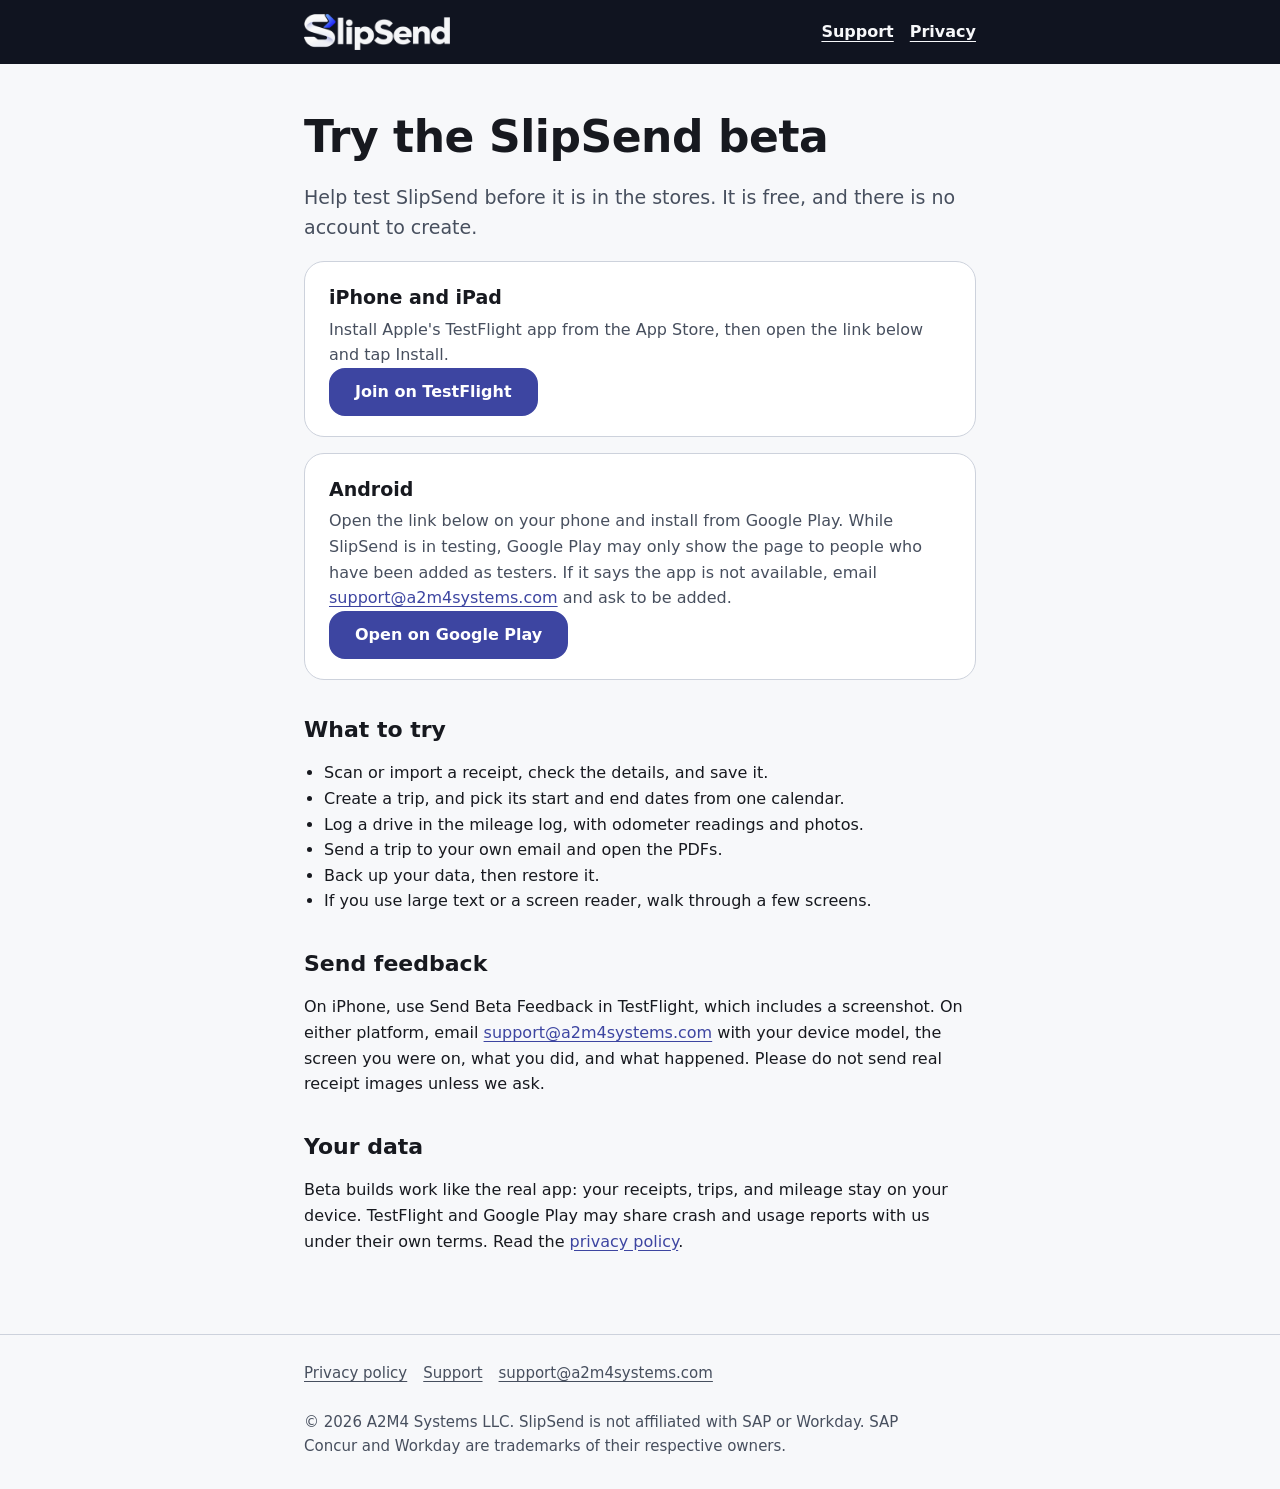
==== beta/index.html @ 32f51bb3 "Beta page with TestFlight and Google Play links; Join the beta button on the home page Co-Authored-B" ====
<!doctype html>
<html lang="en">
<head>
<meta charset="utf-8">
<meta name="viewport" content="width=device-width, initial-scale=1">
<title>Try the SlipSend beta</title>
<meta name="description" content="Test SlipSend before it is public. Join the iPhone beta on TestFlight or the Android beta on Google Play.">
<meta name="robots" content="noindex">
<meta name="color-scheme" content="light dark">
<meta name="theme-color" content="#101420">
<link rel="canonical" href="https://slipsend.app/beta">
<link rel="icon" href="/assets/favicon.ico" sizes="48x48">
<link rel="icon" href="/assets/icon-32.png" type="image/png" sizes="32x32">
<link rel="apple-touch-icon" href="/assets/icon-180.png">
<meta property="og:type" content="website">
<meta property="og:site_name" content="SlipSend">
<meta property="og:title" content="Try the SlipSend beta">
<meta property="og:description" content="Test SlipSend before it is public. Join the iPhone beta on TestFlight or the Android beta on Google Play.">
<meta property="og:url" content="https://slipsend.app/beta">
<meta property="og:image" content="https://slipsend.app/assets/og-image.jpg">
<meta property="og:image:width" content="1200">
<meta property="og:image:height" content="630">
<meta property="og:image:alt" content="SlipSend: Capture it. Send it. Done.">
<meta name="twitter:card" content="summary_large_image">
<link rel="stylesheet" href="/styles.css">
</head>
<body>
<a class="skip" href="#main">Skip to content</a>
<header class="site"><div class="wrap">
<a class="brand" href="/" aria-label="SlipSend, home"><img src="/assets/wordmark-on-dark.png" width="356" height="88" alt="SlipSend"></a>
<nav aria-label="Main"><ul>
<li><a href="/support">Support</a></li>
<li><a href="/privacy">Privacy</a></li>
</ul></nav>
</div></header>
<main id="main" class="wrap">
<h1>Try the SlipSend beta</h1>
<p class="lede">Help test SlipSend before it is in the stores. It is free, and there is no account to create.</p>
<div class="card"><h3>iPhone and iPad</h3>
<p>Install Apple's TestFlight app from the App Store, then open the link below and tap Install.</p>
<p><a class="btn" href="https://testflight.apple.com/join/5mpk875e">Join on TestFlight</a></p></div>
<div class="card"><h3>Android</h3>
<p>Open the link below on your phone and install from Google Play. While SlipSend is in testing, Google Play may only show the page to people who have been added as testers. If it says the app is not available, email <a href="mailto:support@a2m4systems.com">support@a2m4systems.com</a> and ask to be added.</p>
<p><a class="btn" href="https://play.google.com/store/apps/details?id=app.slipsend">Open on Google Play</a></p></div>
<h2>What to try</h2>
<ul class="plain">
<li>Scan or import a receipt, check the details, and save it.</li>
<li>Create a trip, and pick its start and end dates from one calendar.</li>
<li>Log a drive in the mileage log, with odometer readings and photos.</li>
<li>Send a trip to your own email and open the PDFs.</li>
<li>Back up your data, then restore it.</li>
<li>If you use large text or a screen reader, walk through a few screens.</li>
</ul>
<h2>Send feedback</h2>
<p>On iPhone, use Send Beta Feedback in TestFlight, which includes a screenshot. On either platform, email <a href="mailto:support@a2m4systems.com">support@a2m4systems.com</a> with your device model, the screen you were on, what you did, and what happened. Please do not send real receipt images unless we ask.</p>
<h2>Your data</h2>
<p>Beta builds work like the real app: your receipts, trips, and mileage stay on your device. TestFlight and Google Play may share crash and usage reports with us under their own terms. Read the <a href="/privacy">privacy policy</a>.</p>
</main>
<footer><div class="wrap">
<ul><li><a href="/privacy">Privacy policy</a></li><li><a href="/support">Support</a></li><li><a href="mailto:support@a2m4systems.com">support@a2m4systems.com</a></li></ul>
<p>&copy; 2026 A2M4 Systems LLC. SlipSend is not affiliated with SAP or Workday. SAP Concur and Workday are trademarks of their respective owners.</p>
</div></footer>
</body>
</html>
---- styles.css ----
:root {
  --bg: #f7f8fa;
  --surface: #ffffff;
  --surface-2: #eff1f5;
  --text: #17191f;
  --text-secondary: #474f5e;
  --accent: #3d45a1;
  --accent-bg: #ecefff;
  --on-accent: #ffffff;
  --border: #cdd2dc;
  --control-border: #80899d;
  --focus: #3d45a1;
  --band: #101420;
  --band-text: #f7f8fa;
}
@media (prefers-color-scheme: dark) {
  :root {
    --bg: #101217;
    --surface: #1b1e25;
    --surface-2: #252933;
    --text: #f7f8fa;
    --text-secondary: #b6becc;
    --accent: #b1b9ff;
    --accent-bg: #292e47;
    --on-accent: #101217;
    --border: #454b59;
    --control-border: #6f778a;
    --focus: #b1b9ff;
  }
}
@media (prefers-contrast: more) {
  :root { --text-secondary: var(--text); --border: var(--text); --control-border: var(--text); --surface: var(--bg); --surface-2: var(--bg); }
}
* { box-sizing: border-box; }
html { font-size: 100%; -webkit-text-size-adjust: 100%; }
body {
  margin: 0;
  background: var(--bg);
  color: var(--text);
  font: 1rem/1.6 system-ui, -apple-system, "Segoe UI", Roboto, sans-serif;
}
.wrap { max-width: 44rem; margin: 0 auto; padding: 1rem; }
header.site { background: var(--band); }
header.site .wrap { display: flex; flex-wrap: wrap; align-items: center; justify-content: space-between; gap: .25rem 1.5rem; padding-top: .5rem; padding-bottom: .5rem; }
.brand { display: inline-flex; align-items: center; min-height: 3rem; }
.brand img { height: 2.25rem; width: auto; display: block; }
nav ul { list-style: none; display: flex; gap: .25rem 1rem; margin: 0; padding: 0; flex-wrap: wrap; }
nav a { display: inline-flex; align-items: center; min-height: 3rem; color: var(--band-text); text-underline-offset: .25em; font-weight: 600; }
a { color: var(--accent); text-underline-offset: .2em; }
a:focus-visible, .btn:focus-visible, summary:focus-visible { outline: 3px solid var(--focus); outline-offset: 3px; }
header.site a:focus-visible { outline-color: #b1b9ff; }
h1 { font-size: clamp(1.9rem, 5.5vw, 2.75rem); line-height: 1.15; margin: 2rem 0 1rem; letter-spacing: -0.01em; }
h2 { font-size: 1.375rem; line-height: 1.3; margin: 2.25rem 0 .5rem; }
p, li { max-width: 65ch; }
.lede { font-size: 1.1875rem; color: var(--text-secondary); }
.hero { display: block; width: 100%; height: auto; border-radius: 20px; margin: 1.5rem 0 0; }
.btn {
  display: inline-flex; align-items: center; justify-content: center; gap: .5rem;
  min-height: 3rem; padding: .5rem 1.5rem; border-radius: 16px; font-weight: 600; text-decoration: none;
  background: var(--accent); color: var(--on-accent); border: 2px solid var(--accent);
}
.btn:hover { filter: brightness(1.06); }
.card { background: var(--surface); border: 1px solid var(--border); border-radius: 20px; padding: 1.25rem 1.5rem; margin: 1rem 0; }
.card h3 { margin: 0 0 .25rem; font-size: 1.1875rem; }
.card p { margin: 0; color: var(--text-secondary); }
ul.plain { padding-left: 1.25rem; }
footer { border-top: 1px solid var(--border); margin-top: 3rem; color: var(--text-secondary); font-size: .9375rem; }
footer ul { list-style: none; display: flex; flex-wrap: wrap; gap: .25rem 1rem; padding: 0; margin: 0 0 .5rem; }
footer a { color: var(--text-secondary); display: inline-flex; align-items: center; min-height: 2.75rem; }
details { background: var(--surface); border: 1px solid var(--control-border); border-radius: 16px; padding: 0 1.25rem; margin: .75rem 0; }
summary { cursor: pointer; font-weight: 600; padding: .75rem 0; min-height: 3rem; }
.skip { position: absolute; left: -999px; top: 0; background: var(--accent); color: var(--on-accent); padding: .75rem 1rem; z-index: 10; }
.skip:focus { left: 0; }
@media (prefers-reduced-motion: no-preference) { html { scroll-behavior: smooth; } }
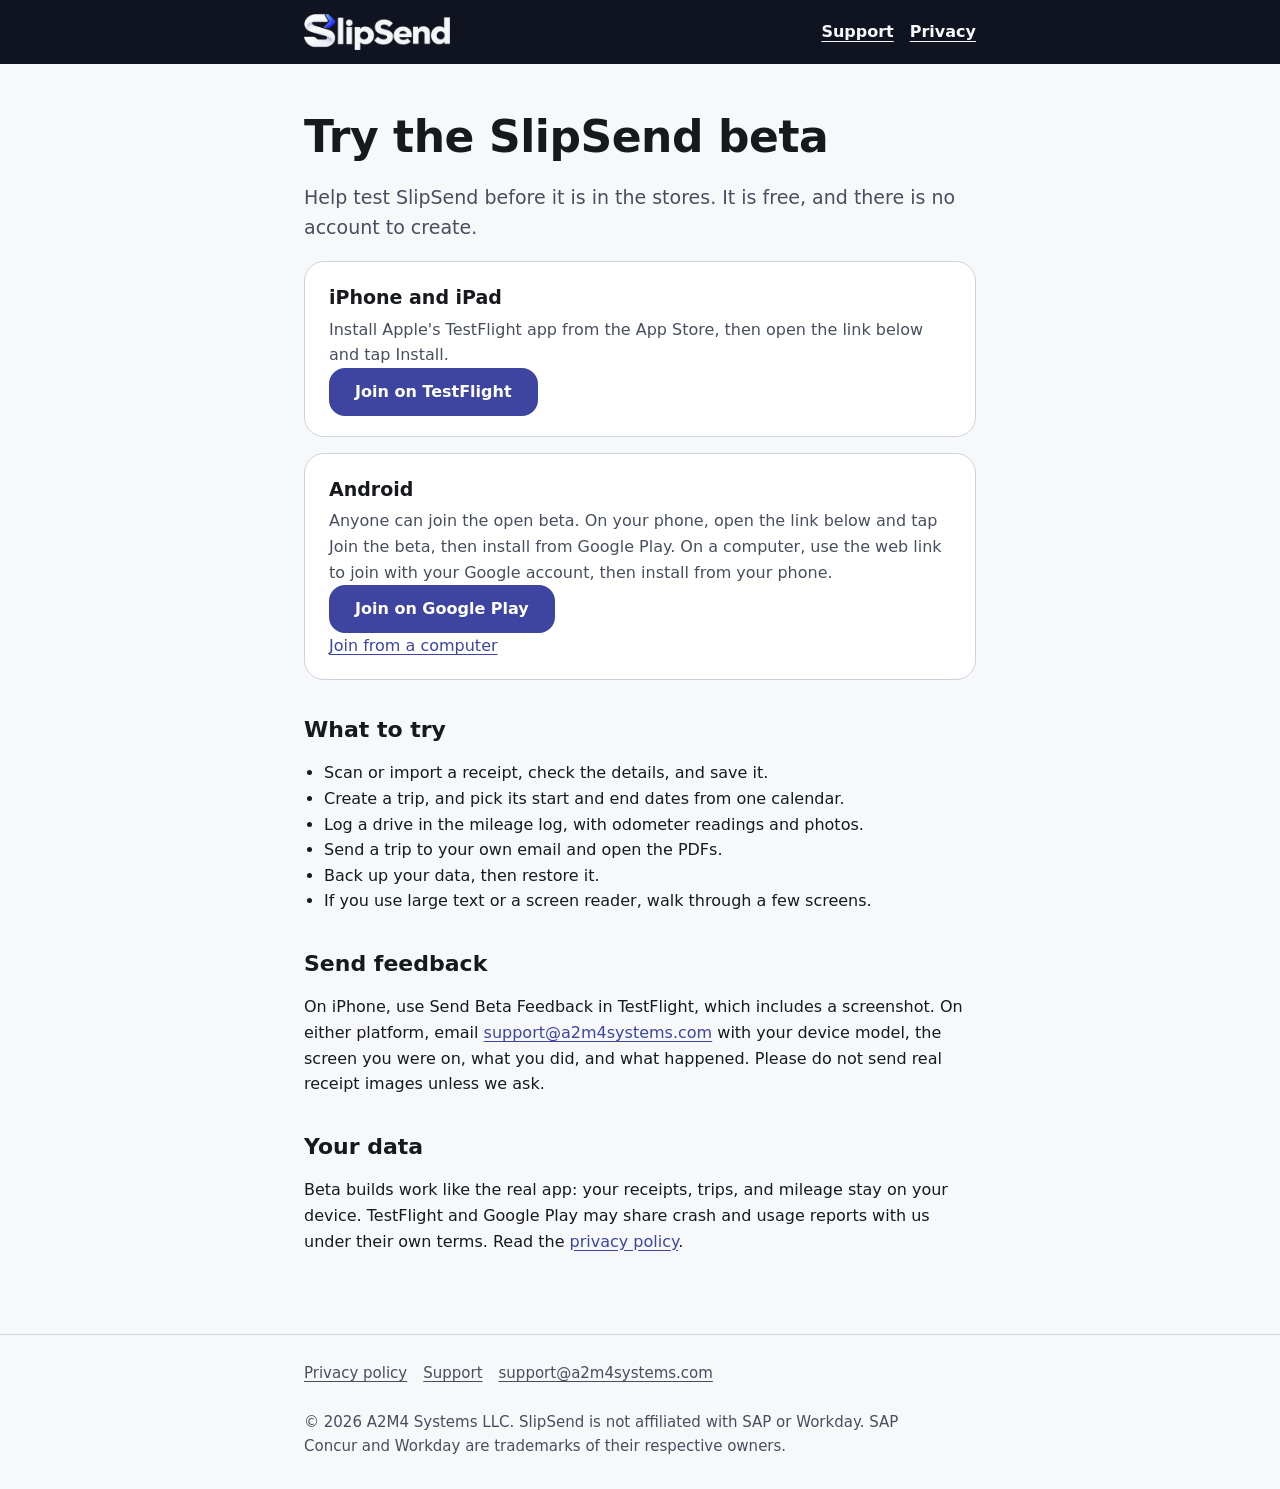
==== commit a3afcae6: "Beta page: Android open-beta join links Co-Authored-By: Claude Sonnet 5.5 <noreply@anthropic.com> Cl" ====
--- a/beta/index.html
+++ b/beta/index.html
@@ -40,8 +40,9 @@
 <p>Install Apple's TestFlight app from the App Store, then open the link below and tap Install.</p>
 <p><a class="btn" href="https://testflight.apple.com/join/5mpk875e">Join on TestFlight</a></p></div>
 <div class="card"><h3>Android</h3>
-<p>Open the link below on your phone and install from Google Play. While SlipSend is in testing, Google Play may only show the page to people who have been added as testers. If it says the app is not available, email <a href="mailto:support@a2m4systems.com">support@a2m4systems.com</a> and ask to be added.</p>
-<p><a class="btn" href="https://play.google.com/store/apps/details?id=app.slipsend">Open on Google Play</a></p></div>
+<p>Anyone can join the open beta. On your phone, open the link below and tap Join the beta, then install from Google Play. On a computer, use the web link to join with your Google account, then install from your phone.</p>
+<p><a class="btn" href="https://play.google.com/store/apps/details?id=app.slipsend">Join on Google Play</a></p>
+<p><a href="https://play.google.com/apps/testing/app.slipsend">Join from a computer</a></p></div>
 <h2>What to try</h2>
 <ul class="plain">
 <li>Scan or import a receipt, check the details, and save it.</li>
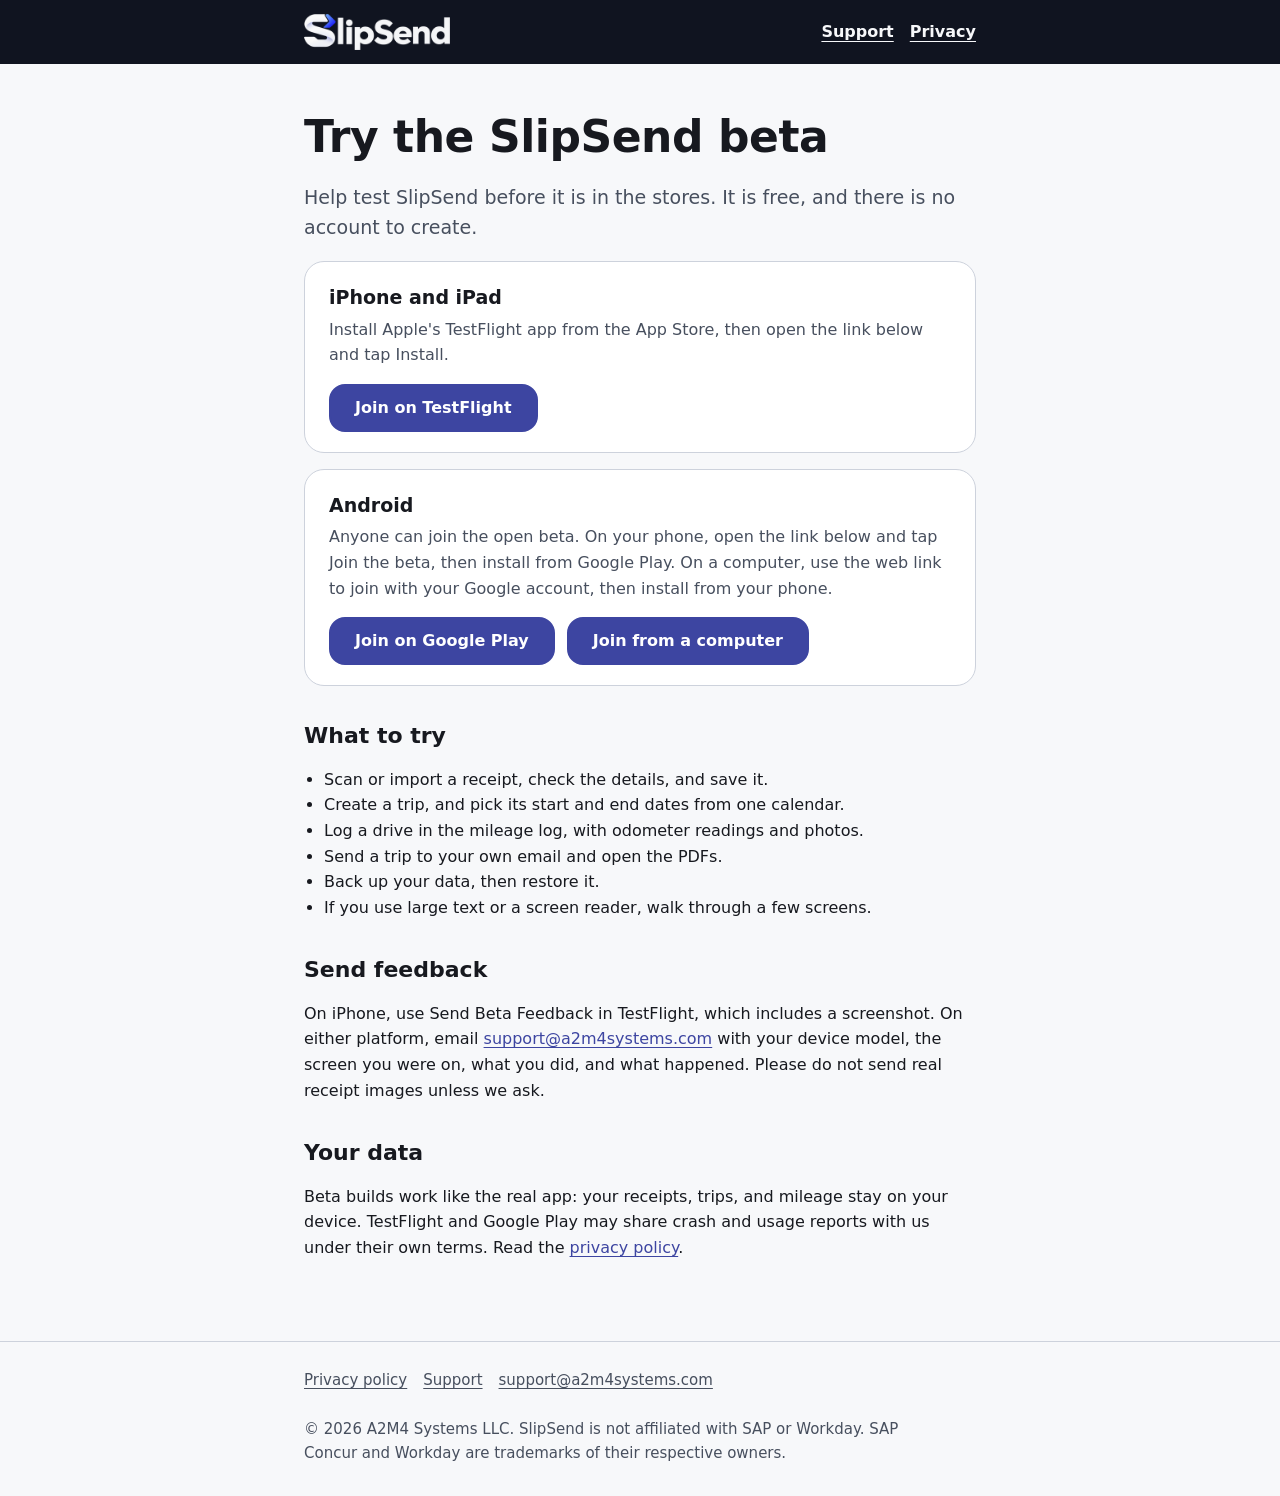
==== commit 910f5c51: "Beta page: Join from a computer is a button; button rows get spacing Co-Authored-By: Claude Sonnet 5" ====
--- a/beta/index.html
+++ b/beta/index.html
@@ -38,11 +38,10 @@
 <p class="lede">Help test SlipSend before it is in the stores. It is free, and there is no account to create.</p>
 <div class="card"><h3>iPhone and iPad</h3>
 <p>Install Apple's TestFlight app from the App Store, then open the link below and tap Install.</p>
-<p><a class="btn" href="https://testflight.apple.com/join/5mpk875e">Join on TestFlight</a></p></div>
+<p class="actions"><a class="btn" href="https://testflight.apple.com/join/5mpk875e">Join on TestFlight</a></p></div>
 <div class="card"><h3>Android</h3>
 <p>Anyone can join the open beta. On your phone, open the link below and tap Join the beta, then install from Google Play. On a computer, use the web link to join with your Google account, then install from your phone.</p>
-<p><a class="btn" href="https://play.google.com/store/apps/details?id=app.slipsend">Join on Google Play</a></p>
-<p><a href="https://play.google.com/apps/testing/app.slipsend">Join from a computer</a></p></div>
+<p class="actions"><a class="btn" href="https://play.google.com/store/apps/details?id=app.slipsend">Join on Google Play</a> <a class="btn" href="https://play.google.com/apps/testing/app.slipsend">Join from a computer</a></p></div>
 <h2>What to try</h2>
 <ul class="plain">
 <li>Scan or import a receipt, check the details, and save it.</li>
--- a/styles.css
+++ b/styles.css
@@ -63,6 +63,7 @@
 .card { background: var(--surface); border: 1px solid var(--border); border-radius: 20px; padding: 1.25rem 1.5rem; margin: 1rem 0; }
 .card h3 { margin: 0 0 .25rem; font-size: 1.1875rem; }
 .card p { margin: 0; color: var(--text-secondary); }
+.card .actions { display: flex; flex-wrap: wrap; gap: .75rem; margin-top: 1rem; }
 ul.plain { padding-left: 1.25rem; }
 footer { border-top: 1px solid var(--border); margin-top: 3rem; color: var(--text-secondary); font-size: .9375rem; }
 footer ul { list-style: none; display: flex; flex-wrap: wrap; gap: .25rem 1rem; padding: 0; margin: 0 0 .5rem; }
